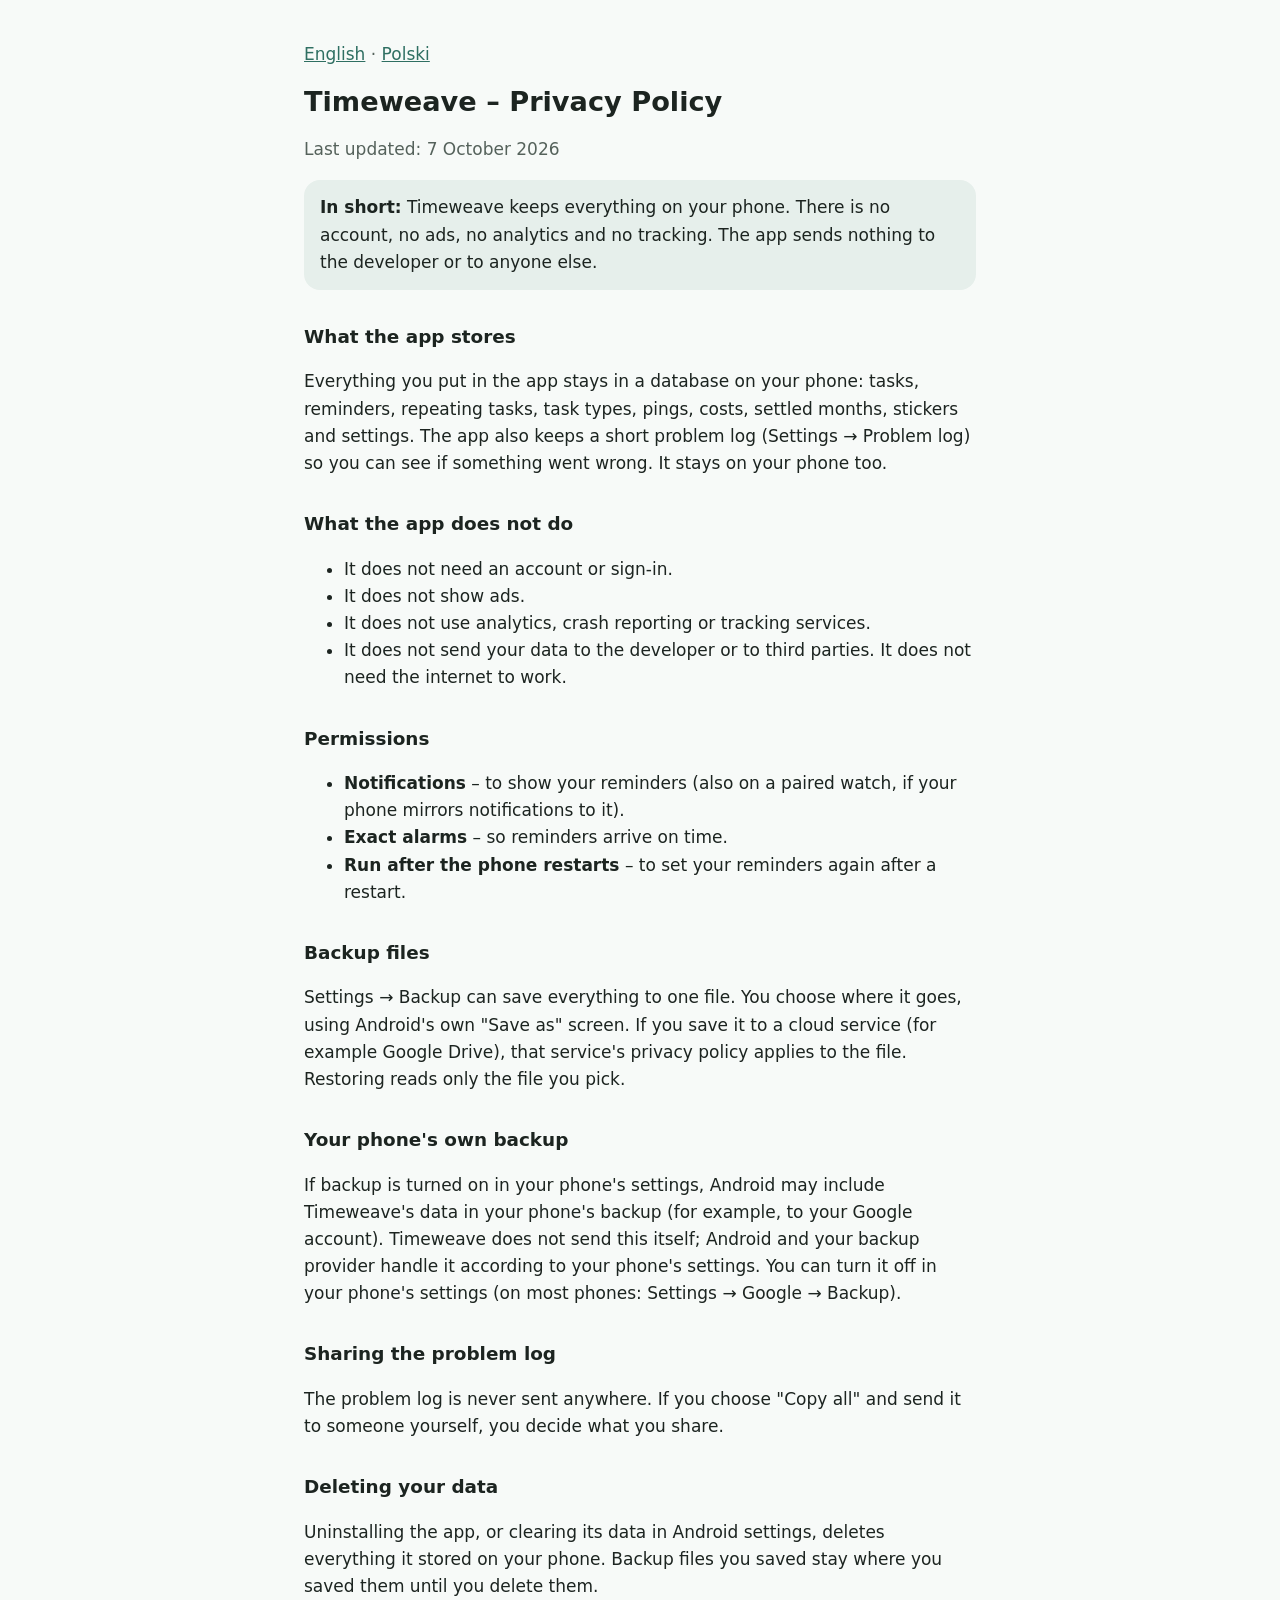
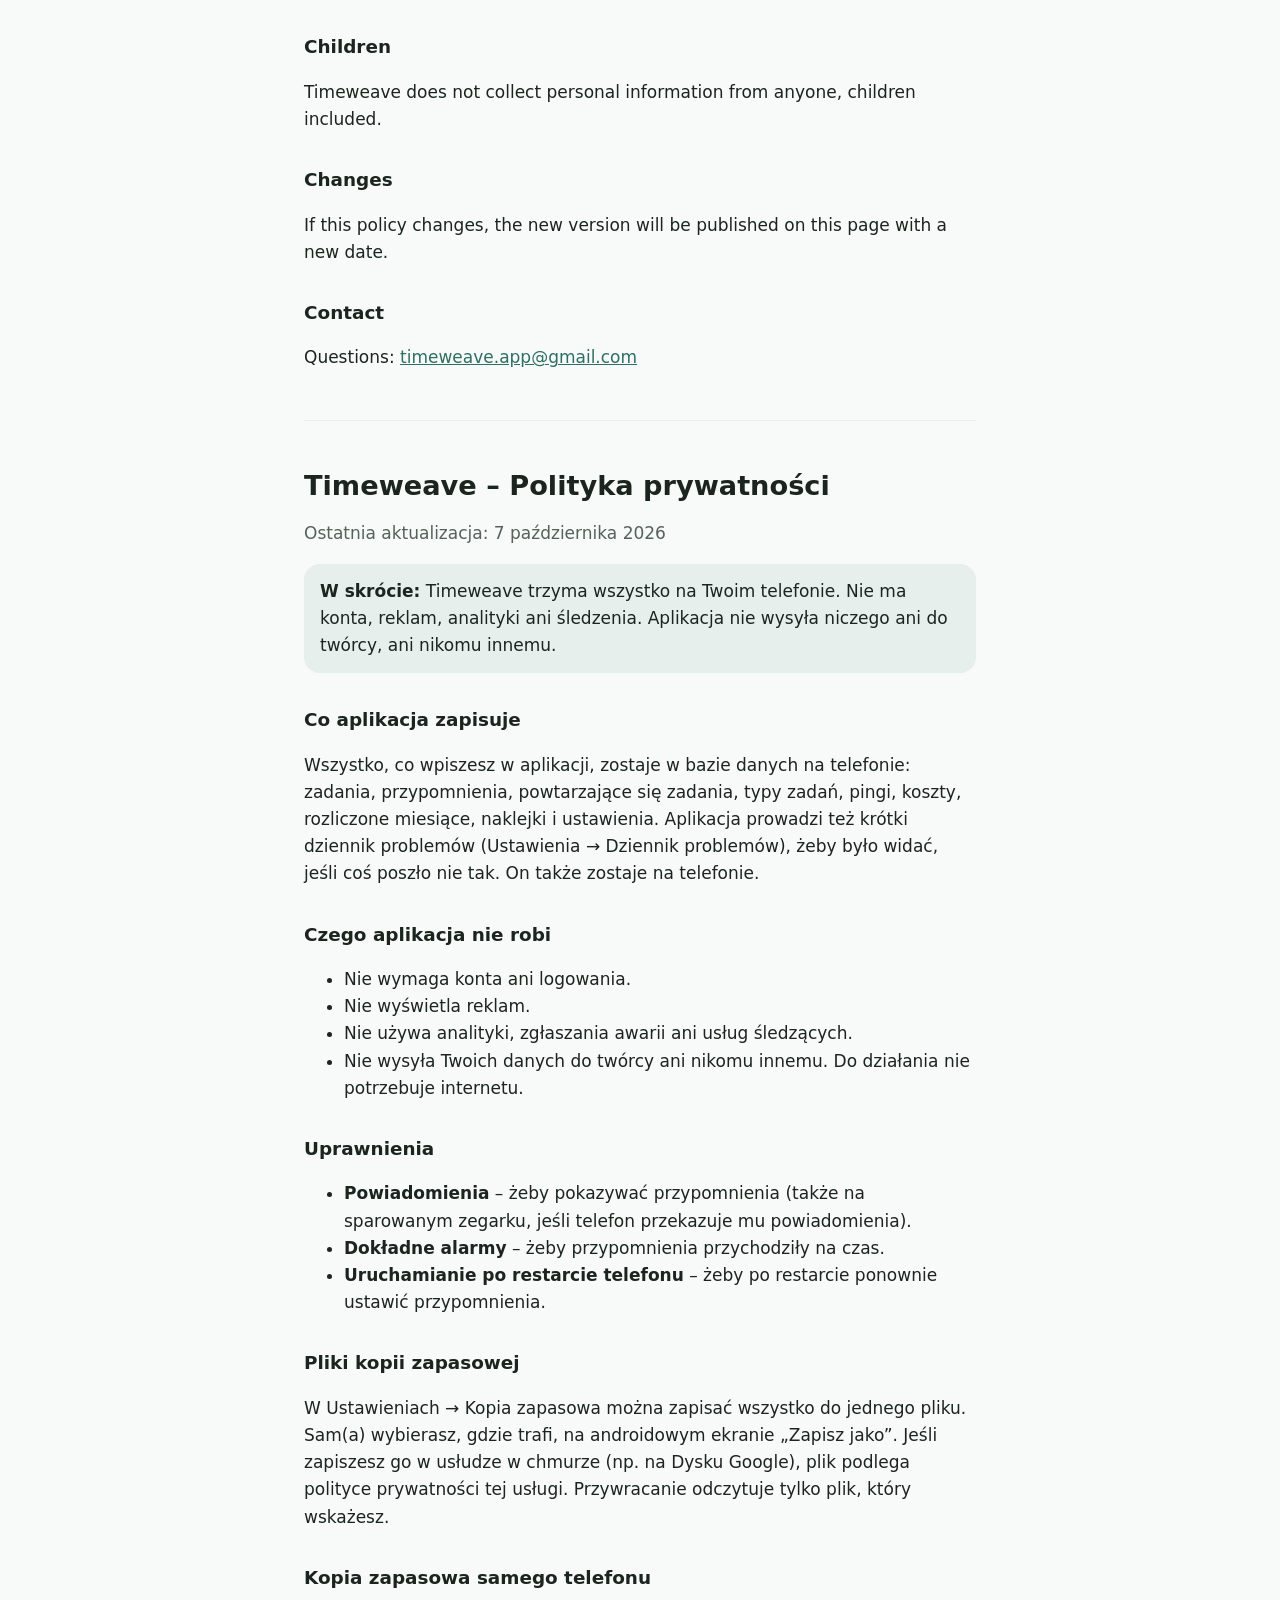
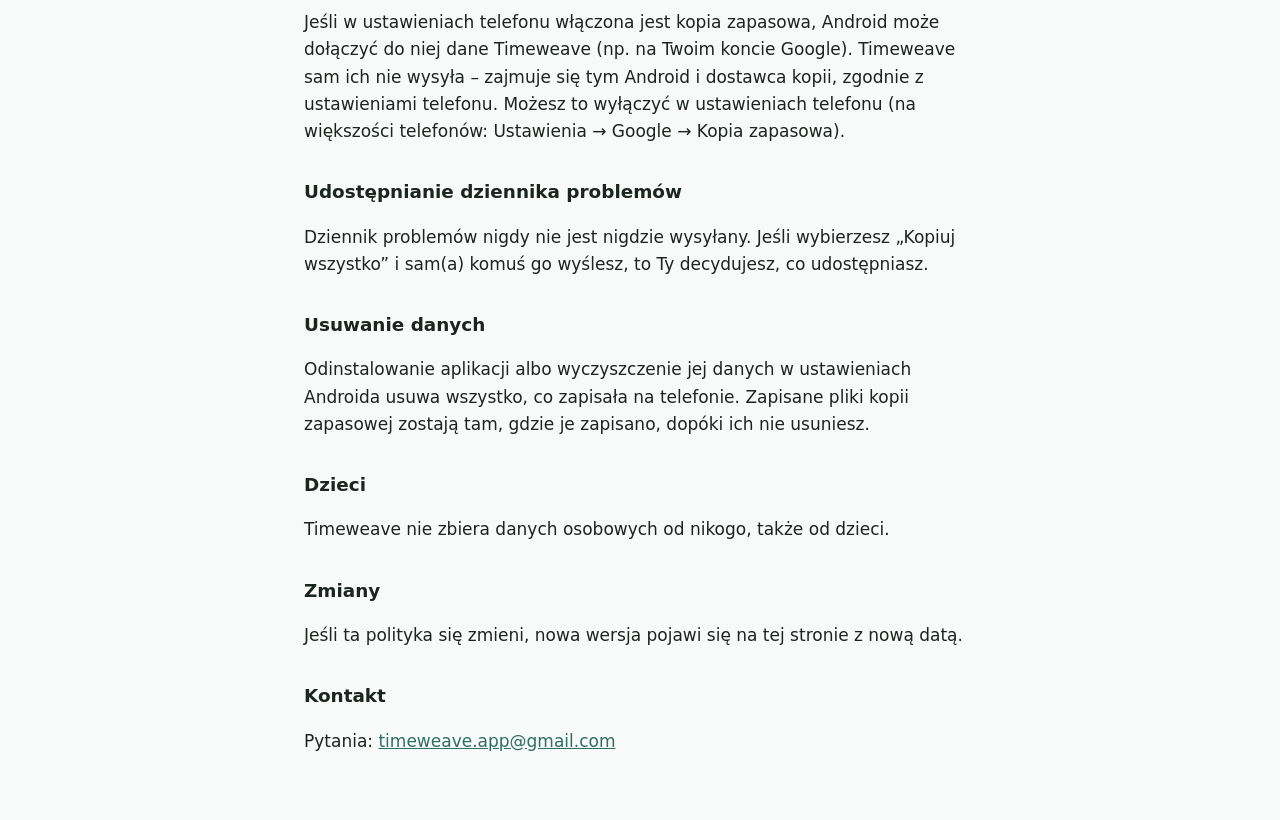
==== privacy.html @ 4615afe3 "Add Timeweave page and privacy policy (English and Polish) Co-Authored-By: Claude Opus 5.5 <noreply@" ====
<!doctype html>
<html lang="en">
<head>
<meta charset="utf-8">
<meta name="viewport" content="width=device-width, initial-scale=1">
<title>Timeweave – Privacy Policy</title>
<link rel="stylesheet" href="style.css">
</head>
<body>
<main>
<p class="lang"><a href="#en">English</a> · <a href="#pl">Polski</a></p>

<article id="en" lang="en">
<h1>Timeweave – Privacy Policy</h1>
<p class="meta">Last updated: 7 October 2026</p>

<p class="summary"><strong>In short:</strong> Timeweave keeps everything on your phone. There is no account, no ads, no analytics and no tracking. The app sends nothing to the developer or to anyone else.</p>

<h2>What the app stores</h2>
<p>Everything you put in the app stays in a database on your phone: tasks, reminders, repeating tasks, task types, pings, costs, settled months, stickers and settings. The app also keeps a short problem log (Settings → Problem log) so you can see if something went wrong. It stays on your phone too.</p>

<h2>What the app does not do</h2>
<ul>
<li>It does not need an account or sign-in.</li>
<li>It does not show ads.</li>
<li>It does not use analytics, crash reporting or tracking services.</li>
<li>It does not send your data to the developer or to third parties. It does not need the internet to work.</li>
</ul>

<h2>Permissions</h2>
<ul>
<li><strong>Notifications</strong> – to show your reminders (also on a paired watch, if your phone mirrors notifications to it).</li>
<li><strong>Exact alarms</strong> – so reminders arrive on time.</li>
<li><strong>Run after the phone restarts</strong> – to set your reminders again after a restart.</li>
</ul>

<h2>Backup files</h2>
<p>Settings → Backup can save everything to one file. You choose where it goes, using Android's own "Save as" screen. If you save it to a cloud service (for example Google Drive), that service's privacy policy applies to the file. Restoring reads only the file you pick.</p>

<h2>Your phone's own backup</h2>
<p>If backup is turned on in your phone's settings, Android may include Timeweave's data in your phone's backup (for example, to your Google account). Timeweave does not send this itself; Android and your backup provider handle it according to your phone's settings. You can turn it off in your phone's settings (on most phones: Settings → Google → Backup).</p>

<h2>Sharing the problem log</h2>
<p>The problem log is never sent anywhere. If you choose "Copy all" and send it to someone yourself, you decide what you share.</p>

<h2>Deleting your data</h2>
<p>Uninstalling the app, or clearing its data in Android settings, deletes everything it stored on your phone. Backup files you saved stay where you saved them until you delete them.</p>

<h2>Children</h2>
<p>Timeweave does not collect personal information from anyone, children included.</p>

<h2>Changes</h2>
<p>If this policy changes, the new version will be published on this page with a new date.</p>

<h2>Contact</h2>
<p>Questions: <a href="mailto:timeweave.app@gmail.com">timeweave.app@gmail.com</a></p>
</article>

<hr>

<article id="pl" lang="pl">
<h1>Timeweave – Polityka prywatności</h1>
<p class="meta">Ostatnia aktualizacja: 7 października 2026</p>

<p class="summary"><strong>W skrócie:</strong> Timeweave trzyma wszystko na Twoim telefonie. Nie ma konta, reklam, analityki ani śledzenia. Aplikacja nie wysyła niczego ani do twórcy, ani nikomu innemu.</p>

<h2>Co aplikacja zapisuje</h2>
<p>Wszystko, co wpiszesz w aplikacji, zostaje w bazie danych na telefonie: zadania, przypomnienia, powtarzające się zadania, typy zadań, pingi, koszty, rozliczone miesiące, naklejki i ustawienia. Aplikacja prowadzi też krótki dziennik problemów (Ustawienia → Dziennik problemów), żeby było widać, jeśli coś poszło nie tak. On także zostaje na telefonie.</p>

<h2>Czego aplikacja nie robi</h2>
<ul>
<li>Nie wymaga konta ani logowania.</li>
<li>Nie wyświetla reklam.</li>
<li>Nie używa analityki, zgłaszania awarii ani usług śledzących.</li>
<li>Nie wysyła Twoich danych do twórcy ani nikomu innemu. Do działania nie potrzebuje internetu.</li>
</ul>

<h2>Uprawnienia</h2>
<ul>
<li><strong>Powiadomienia</strong> – żeby pokazywać przypomnienia (także na sparowanym zegarku, jeśli telefon przekazuje mu powiadomienia).</li>
<li><strong>Dokładne alarmy</strong> – żeby przypomnienia przychodziły na czas.</li>
<li><strong>Uruchamianie po restarcie telefonu</strong> – żeby po restarcie ponownie ustawić przypomnienia.</li>
</ul>

<h2>Pliki kopii zapasowej</h2>
<p>W Ustawieniach → Kopia zapasowa można zapisać wszystko do jednego pliku. Sam(a) wybierasz, gdzie trafi, na androidowym ekranie „Zapisz jako”. Jeśli zapiszesz go w usłudze w chmurze (np. na Dysku Google), plik podlega polityce prywatności tej usługi. Przywracanie odczytuje tylko plik, który wskażesz.</p>

<h2>Kopia zapasowa samego telefonu</h2>
<p>Jeśli w ustawieniach telefonu włączona jest kopia zapasowa, Android może dołączyć do niej dane Timeweave (np. na Twoim koncie Google). Timeweave sam ich nie wysyła – zajmuje się tym Android i dostawca kopii, zgodnie z ustawieniami telefonu. Możesz to wyłączyć w ustawieniach telefonu (na większości telefonów: Ustawienia → Google → Kopia zapasowa).</p>

<h2>Udostępnianie dziennika problemów</h2>
<p>Dziennik problemów nigdy nie jest nigdzie wysyłany. Jeśli wybierzesz „Kopiuj wszystko” i sam(a) komuś go wyślesz, to Ty decydujesz, co udostępniasz.</p>

<h2>Usuwanie danych</h2>
<p>Odinstalowanie aplikacji albo wyczyszczenie jej danych w ustawieniach Androida usuwa wszystko, co zapisała na telefonie. Zapisane pliki kopii zapasowej zostają tam, gdzie je zapisano, dopóki ich nie usuniesz.</p>

<h2>Dzieci</h2>
<p>Timeweave nie zbiera danych osobowych od nikogo, także od dzieci.</p>

<h2>Zmiany</h2>
<p>Jeśli ta polityka się zmieni, nowa wersja pojawi się na tej stronie z nową datą.</p>

<h2>Kontakt</h2>
<p>Pytania: <a href="mailto:timeweave.app@gmail.com">timeweave.app@gmail.com</a></p>
</article>
</main>
</body>
</html>
---- style.css ----
:root {
  --bg: #f7faf8;
  --text: #1c2420;
  --muted: #55625b;
  --accent: #2f6f62;
  --card: #e6efeb;
}
@media (prefers-color-scheme: dark) {
  :root {
    --bg: #1a201d;
    --text: #e4ebe7;
    --muted: #a7b4ad;
    --accent: #8fd1c1;
    --card: #26302c;
  }
}
body {
  margin: 0;
  background: var(--bg);
  color: var(--text);
  font: 17px/1.6 system-ui, -apple-system, "Segoe UI", Roboto, sans-serif;
}
main {
  max-width: 42rem;
  margin: 0 auto;
  padding: 24px 16px 48px;
}
h1 { font-size: 1.7rem; line-height: 1.25; margin: 0.5rem 0 0.25rem; }
h2 { font-size: 1.15rem; margin: 2rem 0 0.4rem; }
a { color: var(--accent); }
.meta, .lang { color: var(--muted); }
.summary {
  background: var(--card);
  border-radius: 16px;
  padding: 14px 16px;
}
hr { border: 0; border-top: 1px solid var(--card); margin: 3rem 0; }
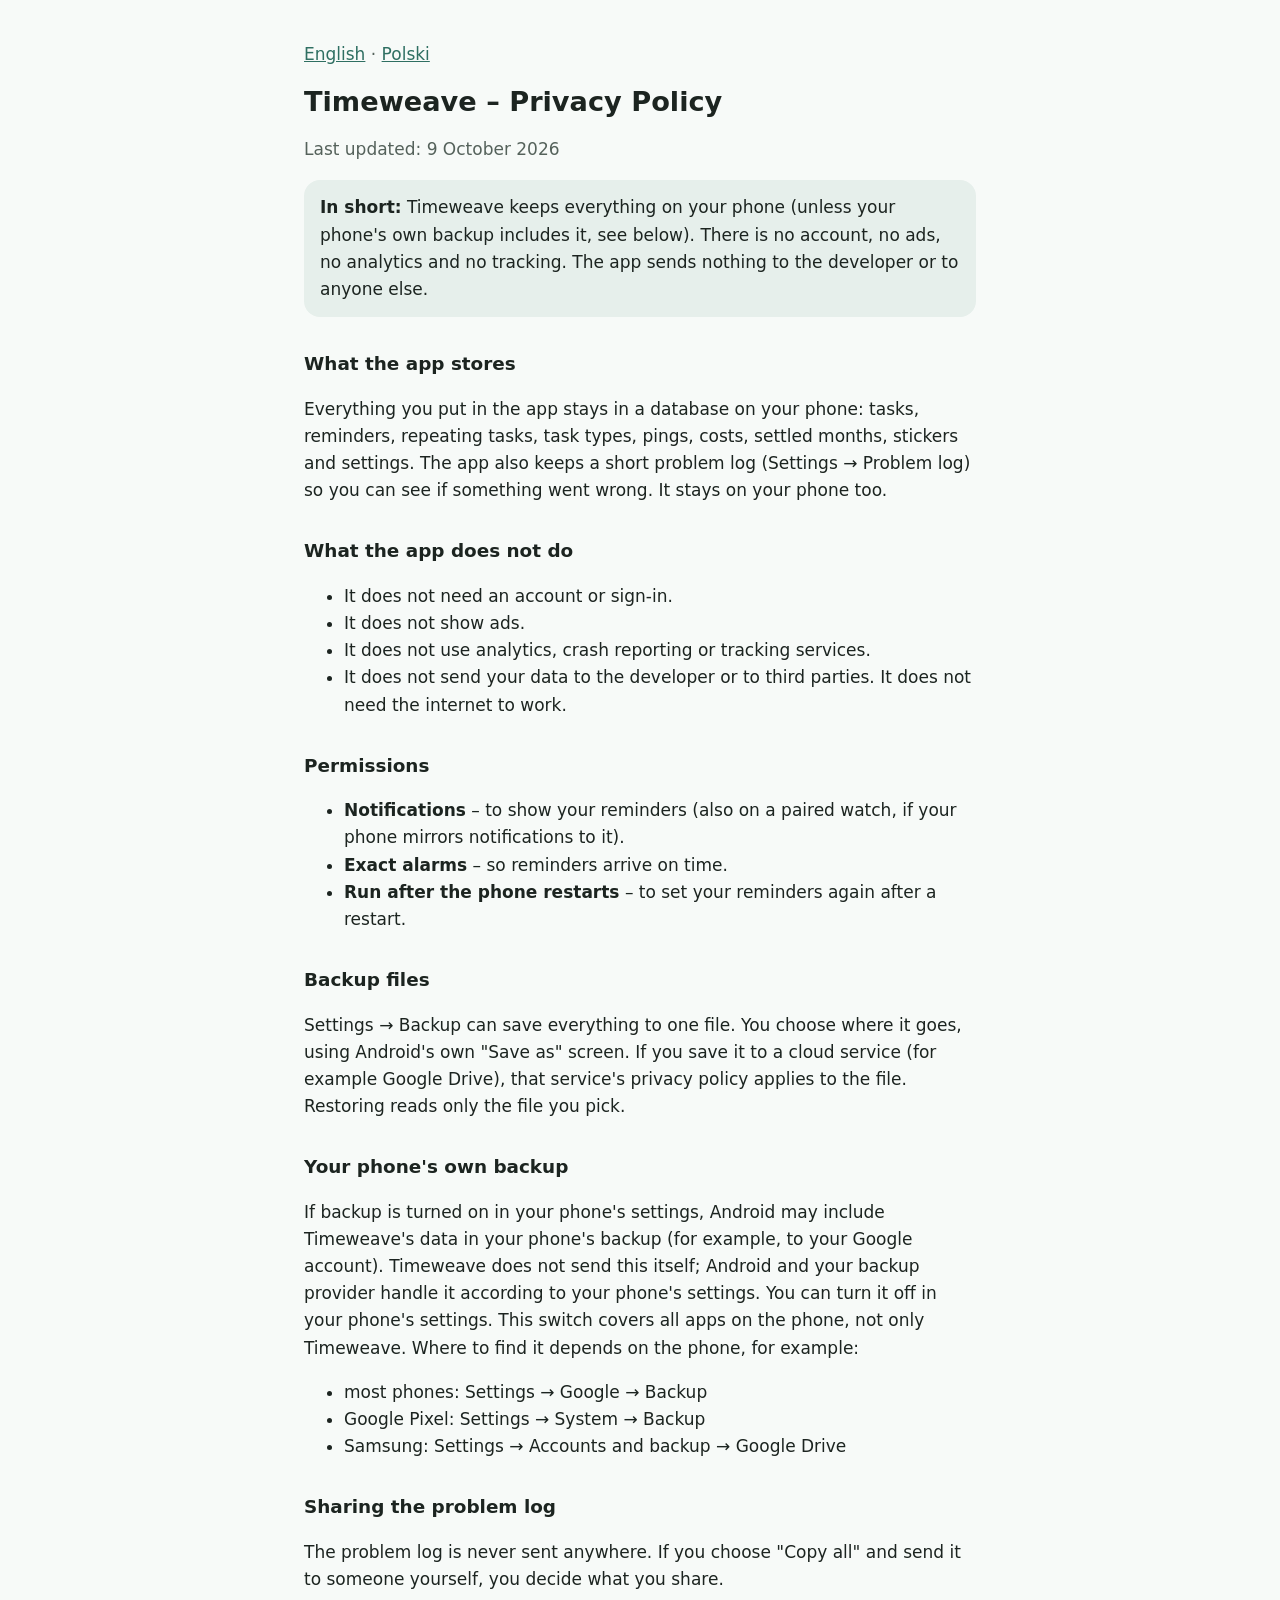
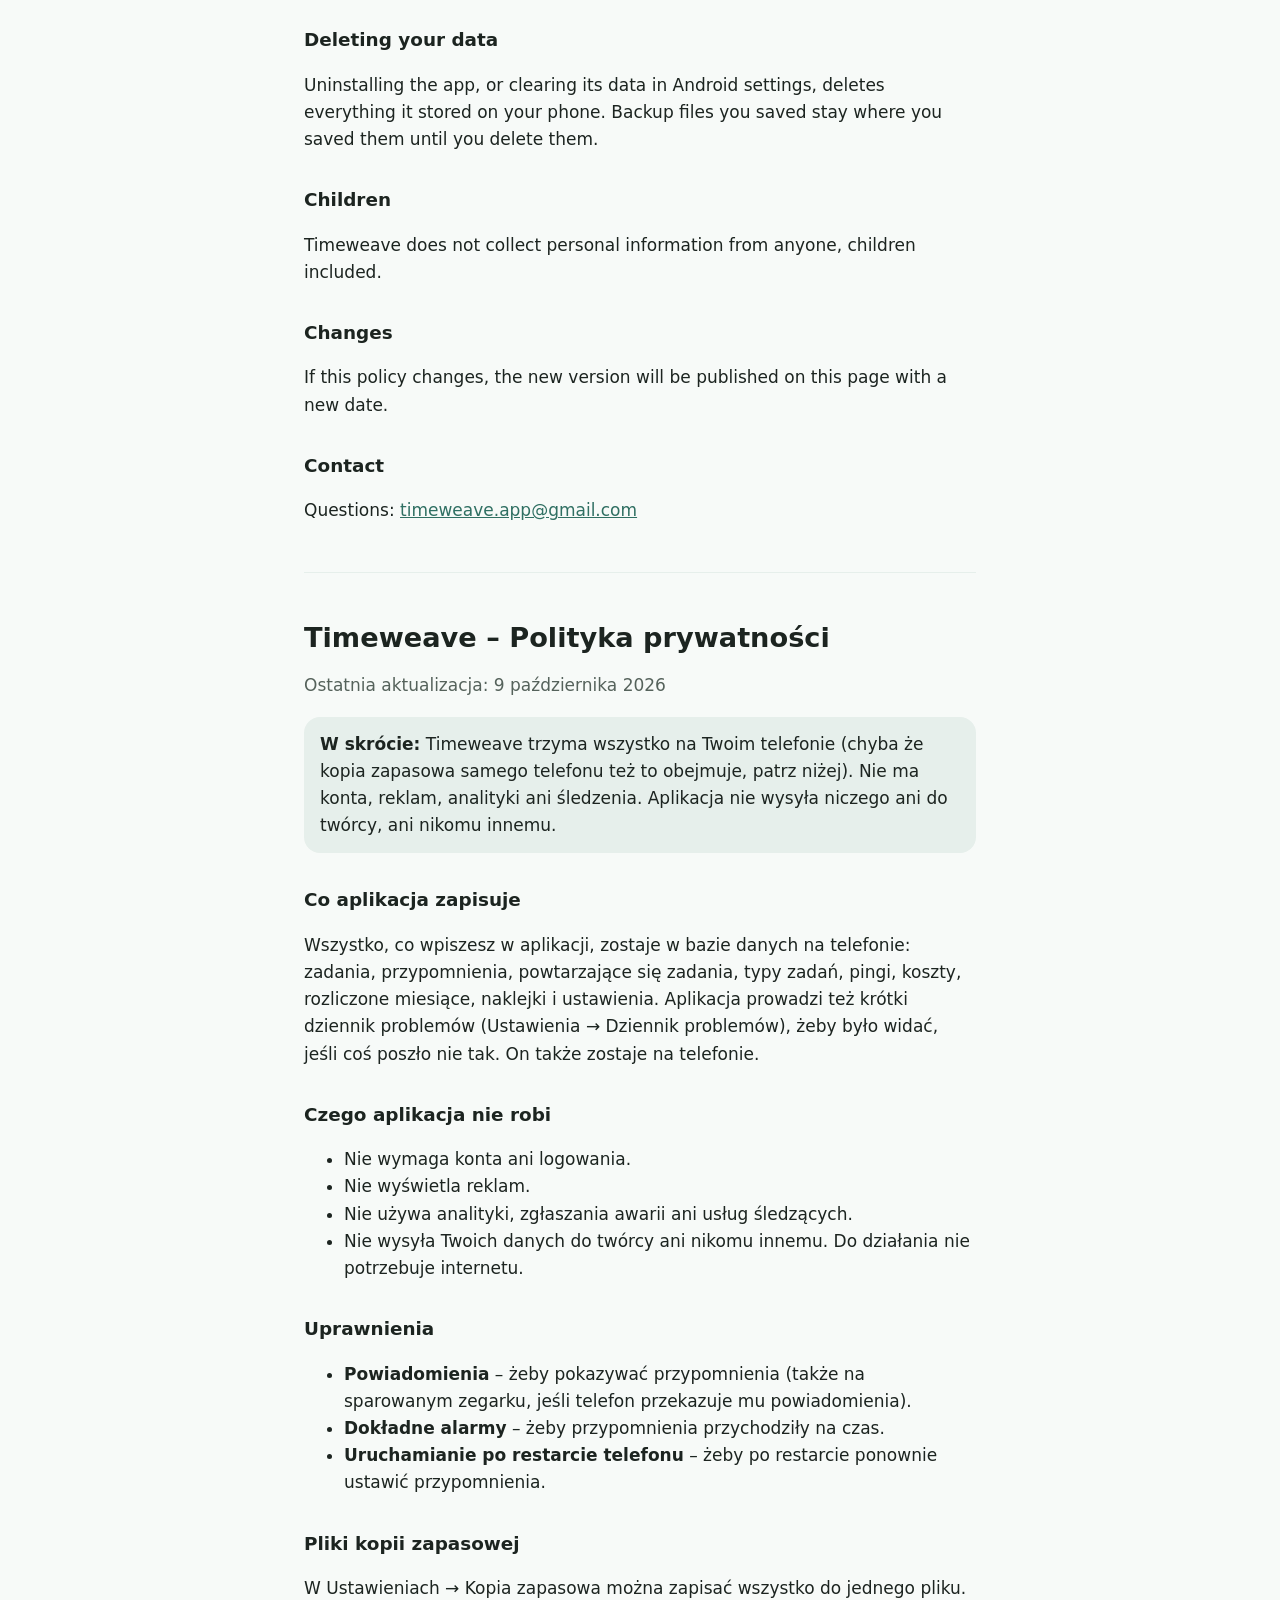
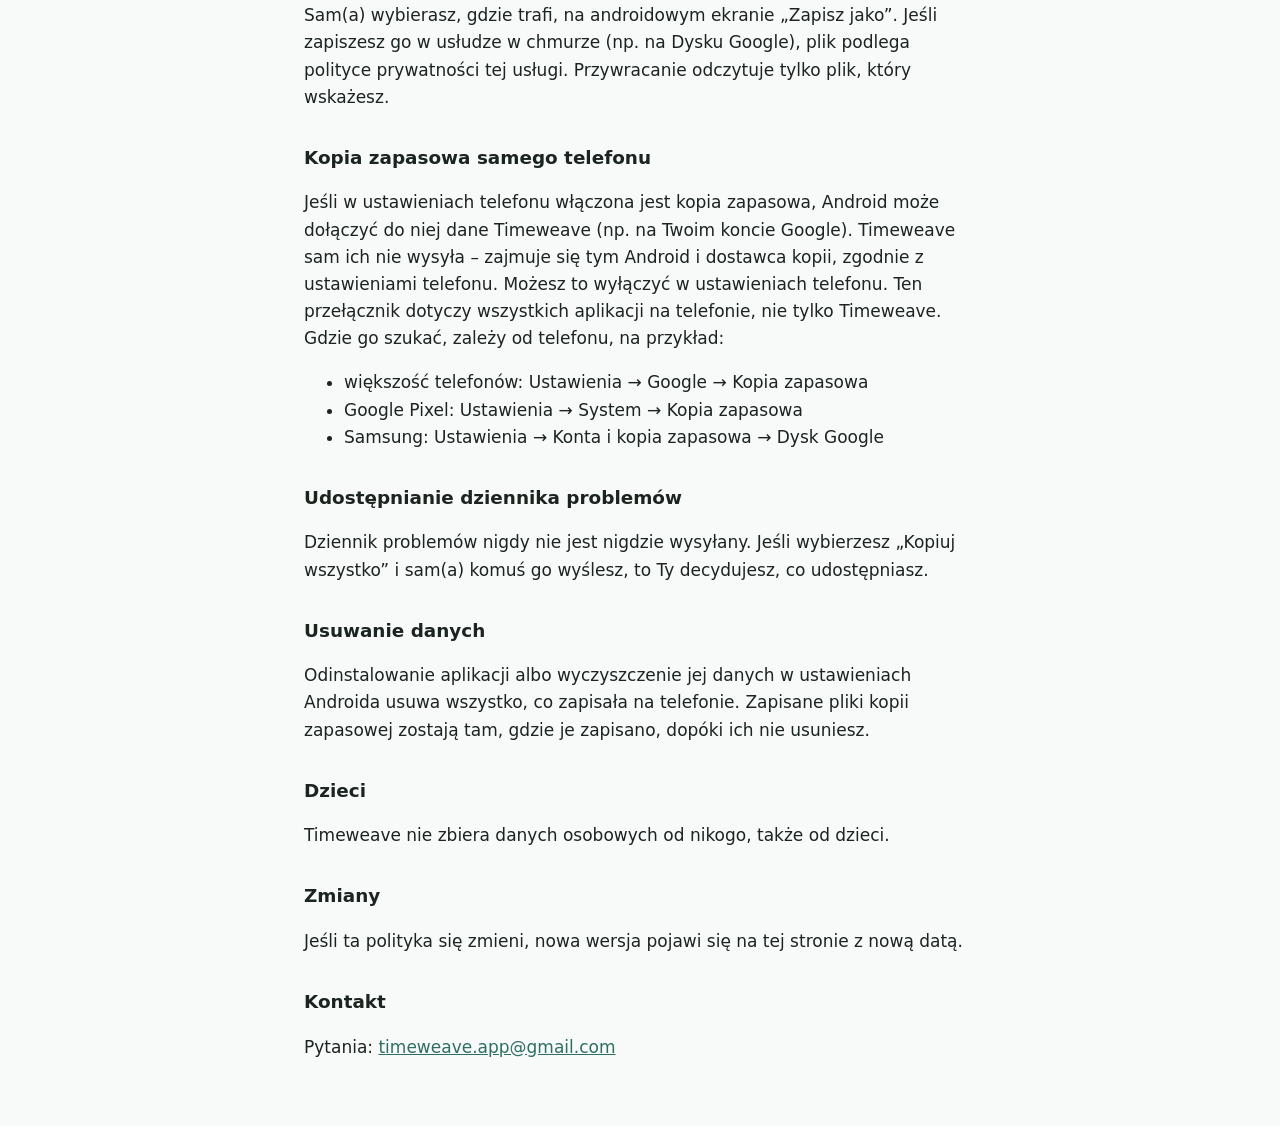
==== commit 537e04df: "Mention the phone's own backup in the summaries and list where to turn it off Co-Authored-By: Claude" ====
--- a/privacy.html
+++ b/privacy.html
@@ -4,6 +4,8 @@
 <meta charset="utf-8">
 <meta name="viewport" content="width=device-width, initial-scale=1">
 <title>Timeweave – Privacy Policy</title>
+<link rel="icon" type="image/png" href="favicon.png">
+<link rel="apple-touch-icon" href="apple-touch-icon.png">
 <link rel="stylesheet" href="style.css">
 </head>
 <body>
@@ -12,9 +14,9 @@
 
 <article id="en" lang="en">
 <h1>Timeweave – Privacy Policy</h1>
-<p class="meta">Last updated: 7 October 2026</p>
+<p class="meta">Last updated: 9 October 2026</p>
 
-<p class="summary"><strong>In short:</strong> Timeweave keeps everything on your phone. There is no account, no ads, no analytics and no tracking. The app sends nothing to the developer or to anyone else.</p>
+<p class="summary"><strong>In short:</strong> Timeweave keeps everything on your phone (unless your phone's own backup includes it, see below). There is no account, no ads, no analytics and no tracking. The app sends nothing to the developer or to anyone else.</p>
 
 <h2>What the app stores</h2>
 <p>Everything you put in the app stays in a database on your phone: tasks, reminders, repeating tasks, task types, pings, costs, settled months, stickers and settings. The app also keeps a short problem log (Settings → Problem log) so you can see if something went wrong. It stays on your phone too.</p>
@@ -38,7 +40,12 @@
 <p>Settings → Backup can save everything to one file. You choose where it goes, using Android's own "Save as" screen. If you save it to a cloud service (for example Google Drive), that service's privacy policy applies to the file. Restoring reads only the file you pick.</p>
 
 <h2>Your phone's own backup</h2>
-<p>If backup is turned on in your phone's settings, Android may include Timeweave's data in your phone's backup (for example, to your Google account). Timeweave does not send this itself; Android and your backup provider handle it according to your phone's settings. You can turn it off in your phone's settings (on most phones: Settings → Google → Backup).</p>
+<p>If backup is turned on in your phone's settings, Android may include Timeweave's data in your phone's backup (for example, to your Google account). Timeweave does not send this itself; Android and your backup provider handle it according to your phone's settings. You can turn it off in your phone's settings. This switch covers all apps on the phone, not only Timeweave. Where to find it depends on the phone, for example:</p>
+<ul>
+<li>most phones: Settings → Google → Backup</li>
+<li>Google Pixel: Settings → System → Backup</li>
+<li>Samsung: Settings → Accounts and backup → Google Drive</li>
+</ul>
 
 <h2>Sharing the problem log</h2>
 <p>The problem log is never sent anywhere. If you choose "Copy all" and send it to someone yourself, you decide what you share.</p>
@@ -60,9 +67,9 @@
 
 <article id="pl" lang="pl">
 <h1>Timeweave – Polityka prywatności</h1>
-<p class="meta">Ostatnia aktualizacja: 7 października 2026</p>
+<p class="meta">Ostatnia aktualizacja: 9 października 2026</p>
 
-<p class="summary"><strong>W skrócie:</strong> Timeweave trzyma wszystko na Twoim telefonie. Nie ma konta, reklam, analityki ani śledzenia. Aplikacja nie wysyła niczego ani do twórcy, ani nikomu innemu.</p>
+<p class="summary"><strong>W skrócie:</strong> Timeweave trzyma wszystko na Twoim telefonie (chyba że kopia zapasowa samego telefonu też to obejmuje, patrz niżej). Nie ma konta, reklam, analityki ani śledzenia. Aplikacja nie wysyła niczego ani do twórcy, ani nikomu innemu.</p>
 
 <h2>Co aplikacja zapisuje</h2>
 <p>Wszystko, co wpiszesz w aplikacji, zostaje w bazie danych na telefonie: zadania, przypomnienia, powtarzające się zadania, typy zadań, pingi, koszty, rozliczone miesiące, naklejki i ustawienia. Aplikacja prowadzi też krótki dziennik problemów (Ustawienia → Dziennik problemów), żeby było widać, jeśli coś poszło nie tak. On także zostaje na telefonie.</p>
@@ -86,7 +93,12 @@
 <p>W Ustawieniach → Kopia zapasowa można zapisać wszystko do jednego pliku. Sam(a) wybierasz, gdzie trafi, na androidowym ekranie „Zapisz jako”. Jeśli zapiszesz go w usłudze w chmurze (np. na Dysku Google), plik podlega polityce prywatności tej usługi. Przywracanie odczytuje tylko plik, który wskażesz.</p>
 
 <h2>Kopia zapasowa samego telefonu</h2>
-<p>Jeśli w ustawieniach telefonu włączona jest kopia zapasowa, Android może dołączyć do niej dane Timeweave (np. na Twoim koncie Google). Timeweave sam ich nie wysyła – zajmuje się tym Android i dostawca kopii, zgodnie z ustawieniami telefonu. Możesz to wyłączyć w ustawieniach telefonu (na większości telefonów: Ustawienia → Google → Kopia zapasowa).</p>
+<p>Jeśli w ustawieniach telefonu włączona jest kopia zapasowa, Android może dołączyć do niej dane Timeweave (np. na Twoim koncie Google). Timeweave sam ich nie wysyła – zajmuje się tym Android i dostawca kopii, zgodnie z ustawieniami telefonu. Możesz to wyłączyć w ustawieniach telefonu. Ten przełącznik dotyczy wszystkich aplikacji na telefonie, nie tylko Timeweave. Gdzie go szukać, zależy od telefonu, na przykład:</p>
+<ul>
+<li>większość telefonów: Ustawienia → Google → Kopia zapasowa</li>
+<li>Google Pixel: Ustawienia → System → Kopia zapasowa</li>
+<li>Samsung: Ustawienia → Konta i kopia zapasowa → Dysk Google</li>
+</ul>
 
 <h2>Udostępnianie dziennika problemów</h2>
 <p>Dziennik problemów nigdy nie jest nigdzie wysyłany. Jeśli wybierzesz „Kopiuj wszystko” i sam(a) komuś go wyślesz, to Ty decydujesz, co udostępniasz.</p>
--- a/style.css
+++ b/style.css
@@ -35,3 +35,6 @@
   padding: 14px 16px;
 }
 hr { border: 0; border-top: 1px solid var(--card); margin: 3rem 0; }
+.brand { display: flex; align-items: center; gap: 16px; margin: 8px 0 4px; }
+.brand img { width: 96px; height: 96px; flex: none; }
+.brand h1 { margin: 0; }
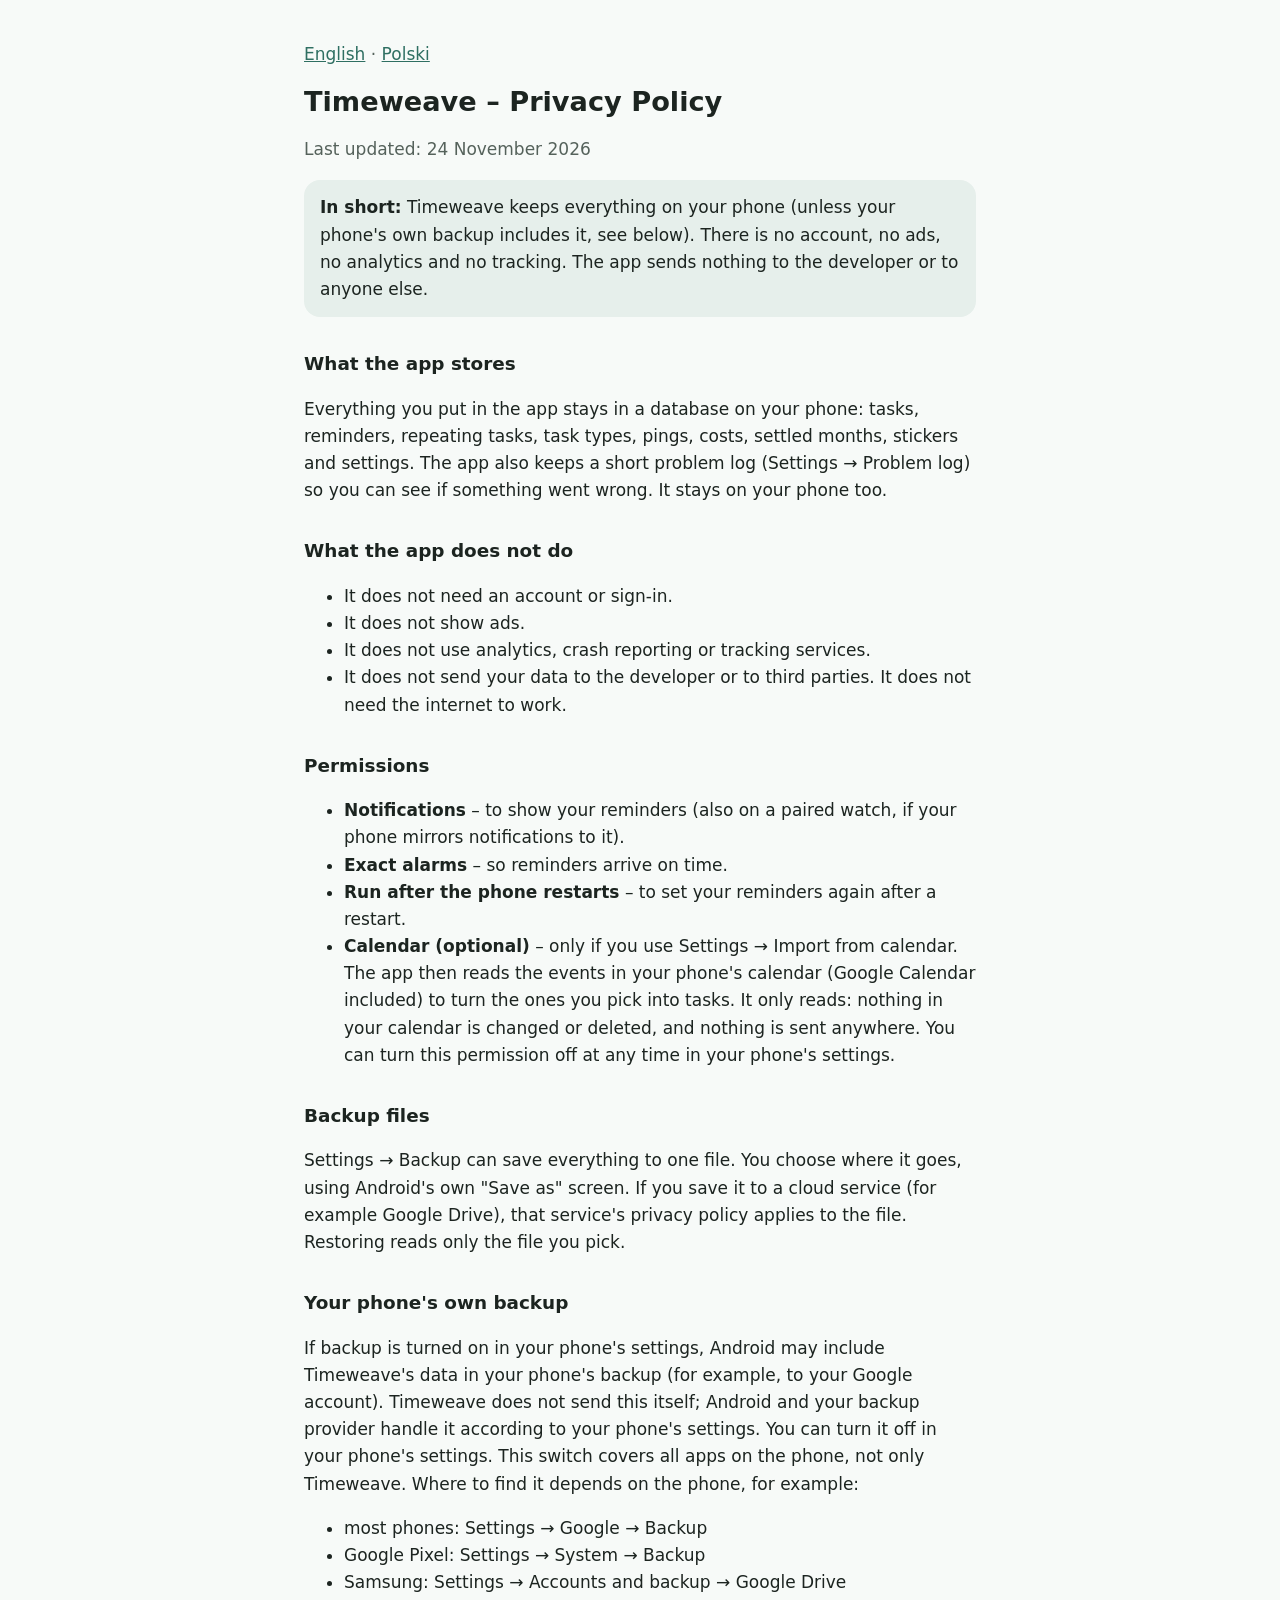
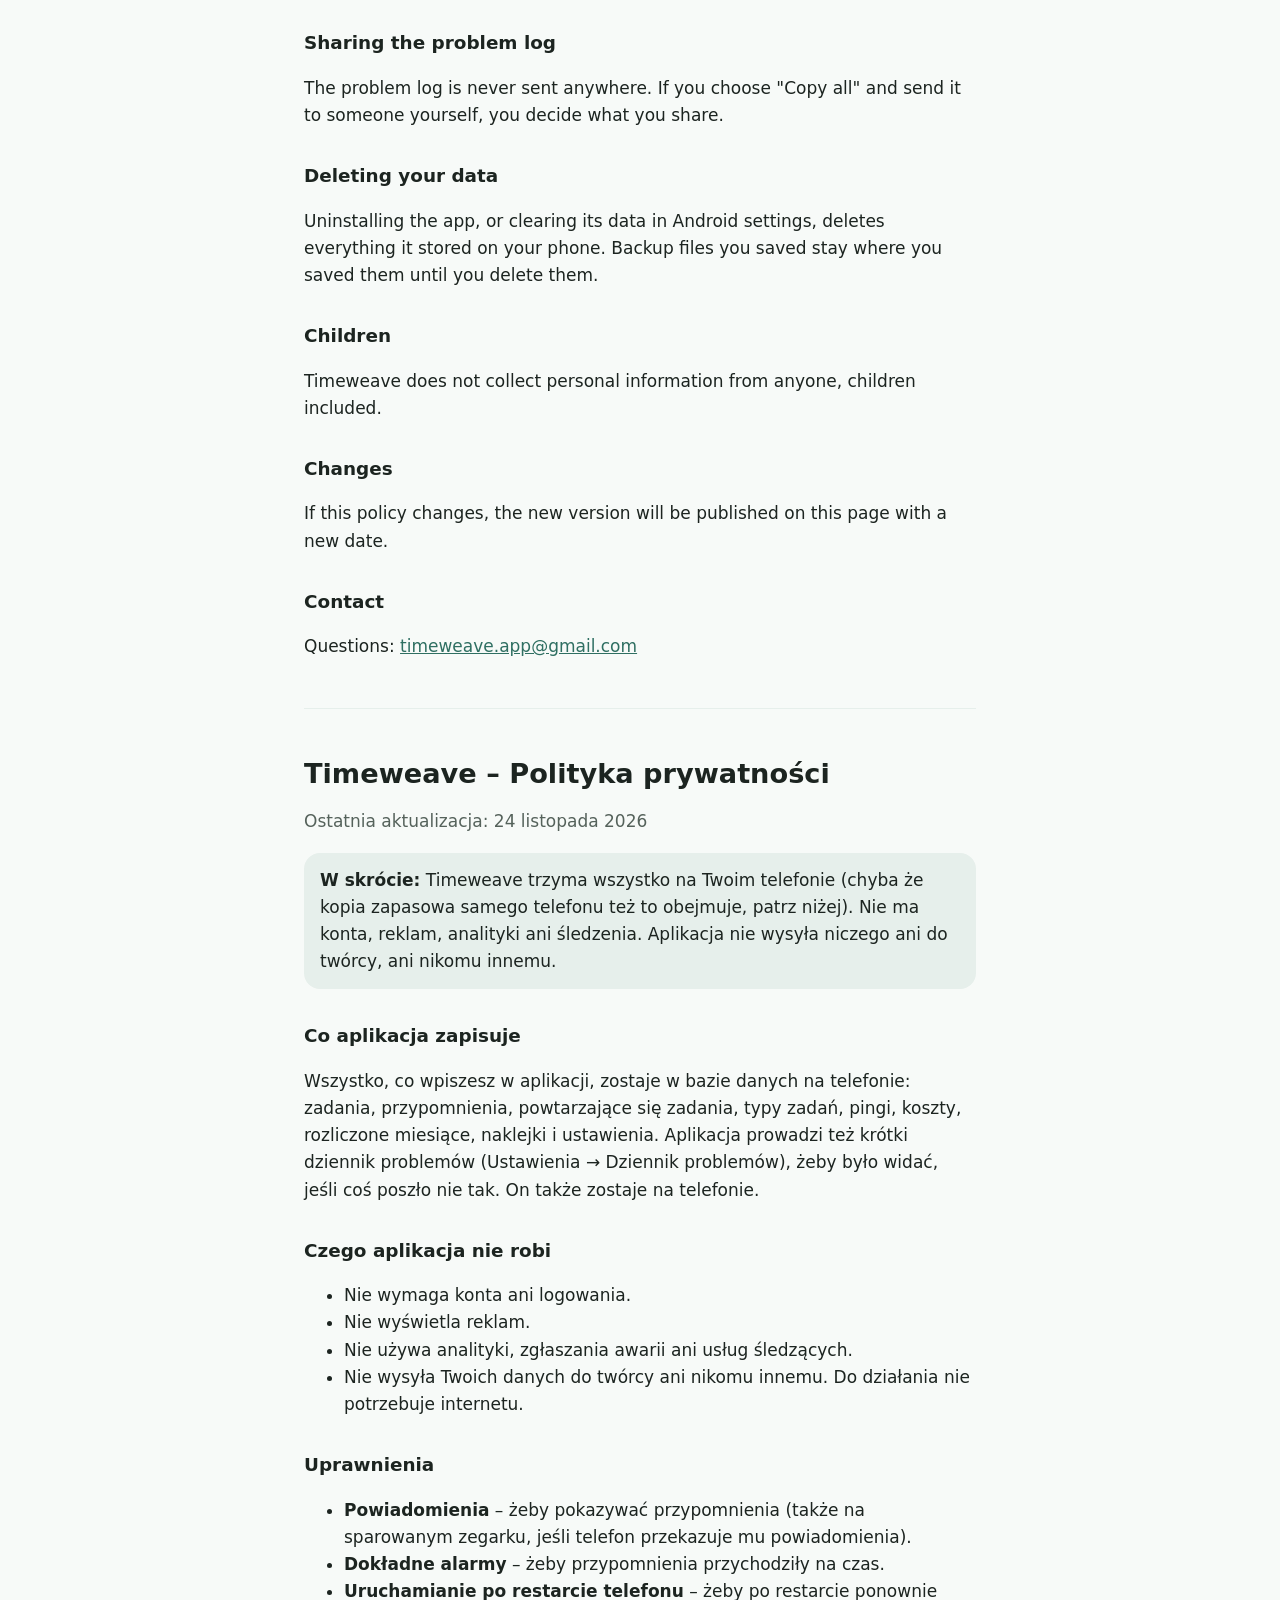
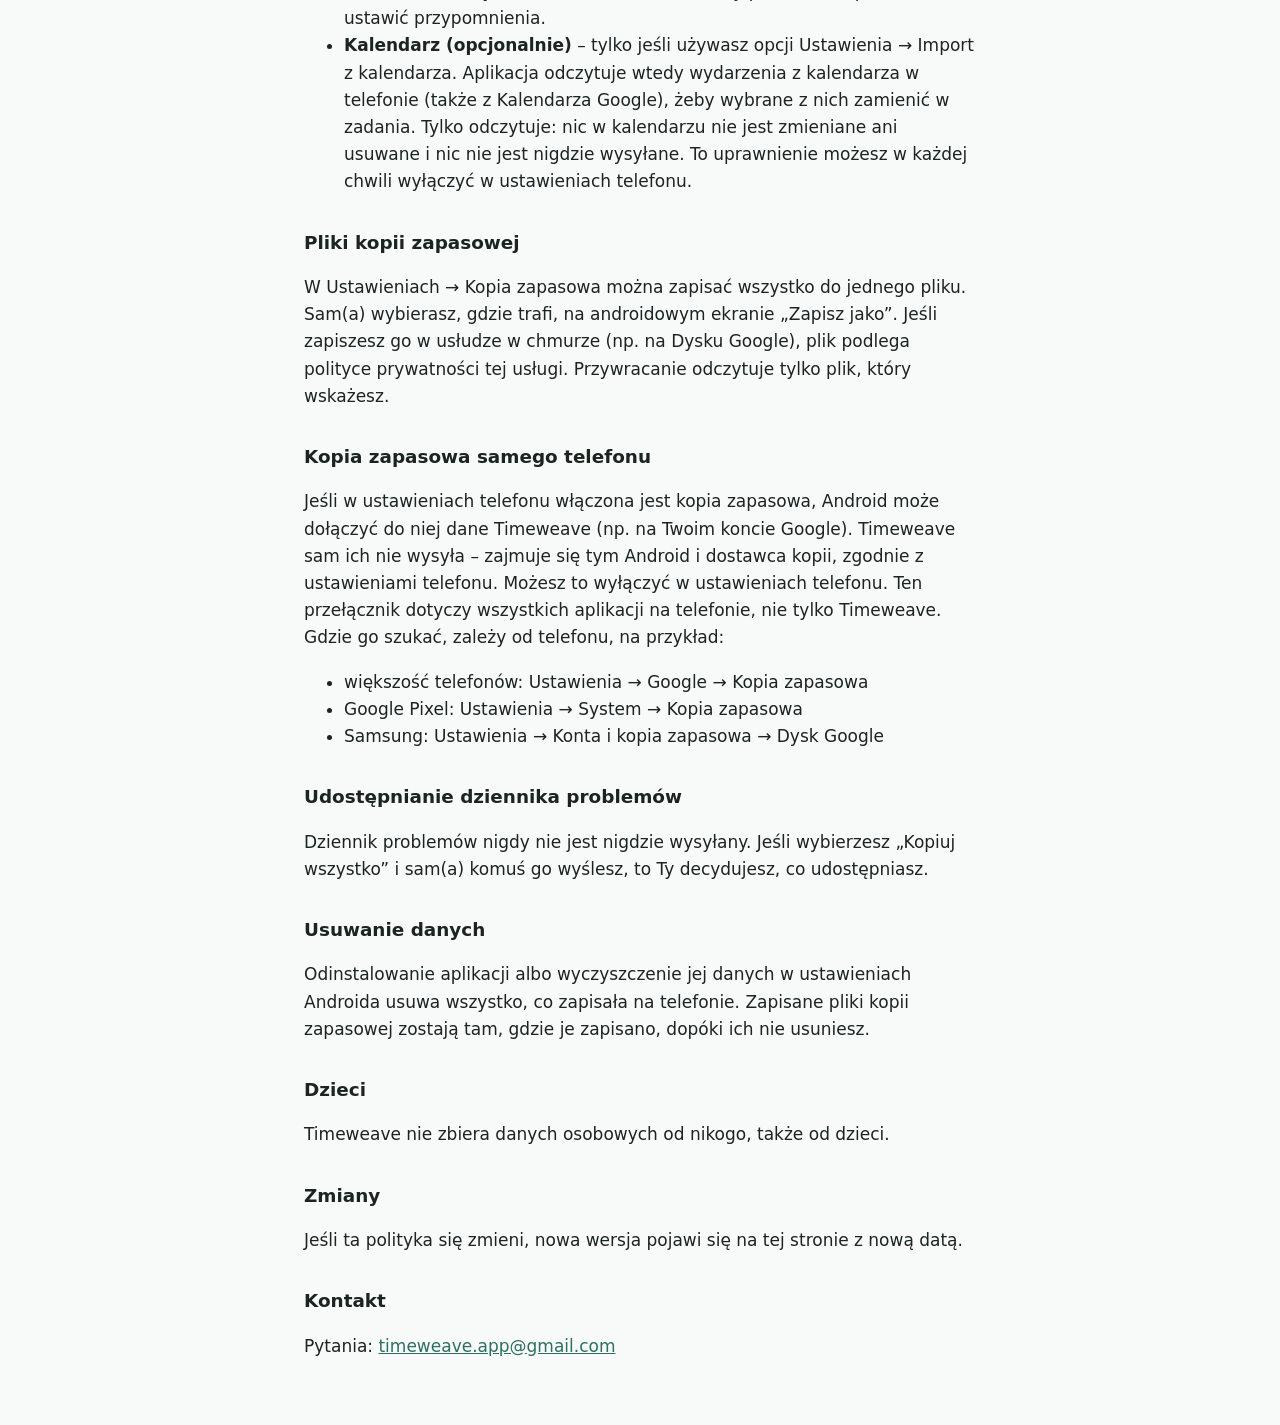
==== commit 7f603408: "Add the optional calendar permission for Import from calendar Co-Authored-By: Claude Opus 5.5 <norep" ====
--- a/privacy.html
+++ b/privacy.html
@@ -14,7 +14,7 @@
 
 <article id="en" lang="en">
 <h1>Timeweave – Privacy Policy</h1>
-<p class="meta">Last updated: 9 October 2026</p>
+<p class="meta">Last updated: 24 November 2026</p>
 
 <p class="summary"><strong>In short:</strong> Timeweave keeps everything on your phone (unless your phone's own backup includes it, see below). There is no account, no ads, no analytics and no tracking. The app sends nothing to the developer or to anyone else.</p>
 
@@ -34,6 +34,7 @@
 <li><strong>Notifications</strong> – to show your reminders (also on a paired watch, if your phone mirrors notifications to it).</li>
 <li><strong>Exact alarms</strong> – so reminders arrive on time.</li>
 <li><strong>Run after the phone restarts</strong> – to set your reminders again after a restart.</li>
+<li><strong>Calendar (optional)</strong> – only if you use Settings → Import from calendar. The app then reads the events in your phone's calendar (Google Calendar included) to turn the ones you pick into tasks. It only reads: nothing in your calendar is changed or deleted, and nothing is sent anywhere. You can turn this permission off at any time in your phone's settings.</li>
 </ul>
 
 <h2>Backup files</h2>
@@ -67,7 +68,7 @@
 
 <article id="pl" lang="pl">
 <h1>Timeweave – Polityka prywatności</h1>
-<p class="meta">Ostatnia aktualizacja: 9 października 2026</p>
+<p class="meta">Ostatnia aktualizacja: 24 listopada 2026</p>
 
 <p class="summary"><strong>W skrócie:</strong> Timeweave trzyma wszystko na Twoim telefonie (chyba że kopia zapasowa samego telefonu też to obejmuje, patrz niżej). Nie ma konta, reklam, analityki ani śledzenia. Aplikacja nie wysyła niczego ani do twórcy, ani nikomu innemu.</p>
 
@@ -87,6 +88,7 @@
 <li><strong>Powiadomienia</strong> – żeby pokazywać przypomnienia (także na sparowanym zegarku, jeśli telefon przekazuje mu powiadomienia).</li>
 <li><strong>Dokładne alarmy</strong> – żeby przypomnienia przychodziły na czas.</li>
 <li><strong>Uruchamianie po restarcie telefonu</strong> – żeby po restarcie ponownie ustawić przypomnienia.</li>
+<li><strong>Kalendarz (opcjonalnie)</strong> – tylko jeśli używasz opcji Ustawienia → Import z kalendarza. Aplikacja odczytuje wtedy wydarzenia z kalendarza w telefonie (także z Kalendarza Google), żeby wybrane z nich zamienić w zadania. Tylko odczytuje: nic w kalendarzu nie jest zmieniane ani usuwane i nic nie jest nigdzie wysyłane. To uprawnienie możesz w każdej chwili wyłączyć w ustawieniach telefonu.</li>
 </ul>
 
 <h2>Pliki kopii zapasowej</h2>
